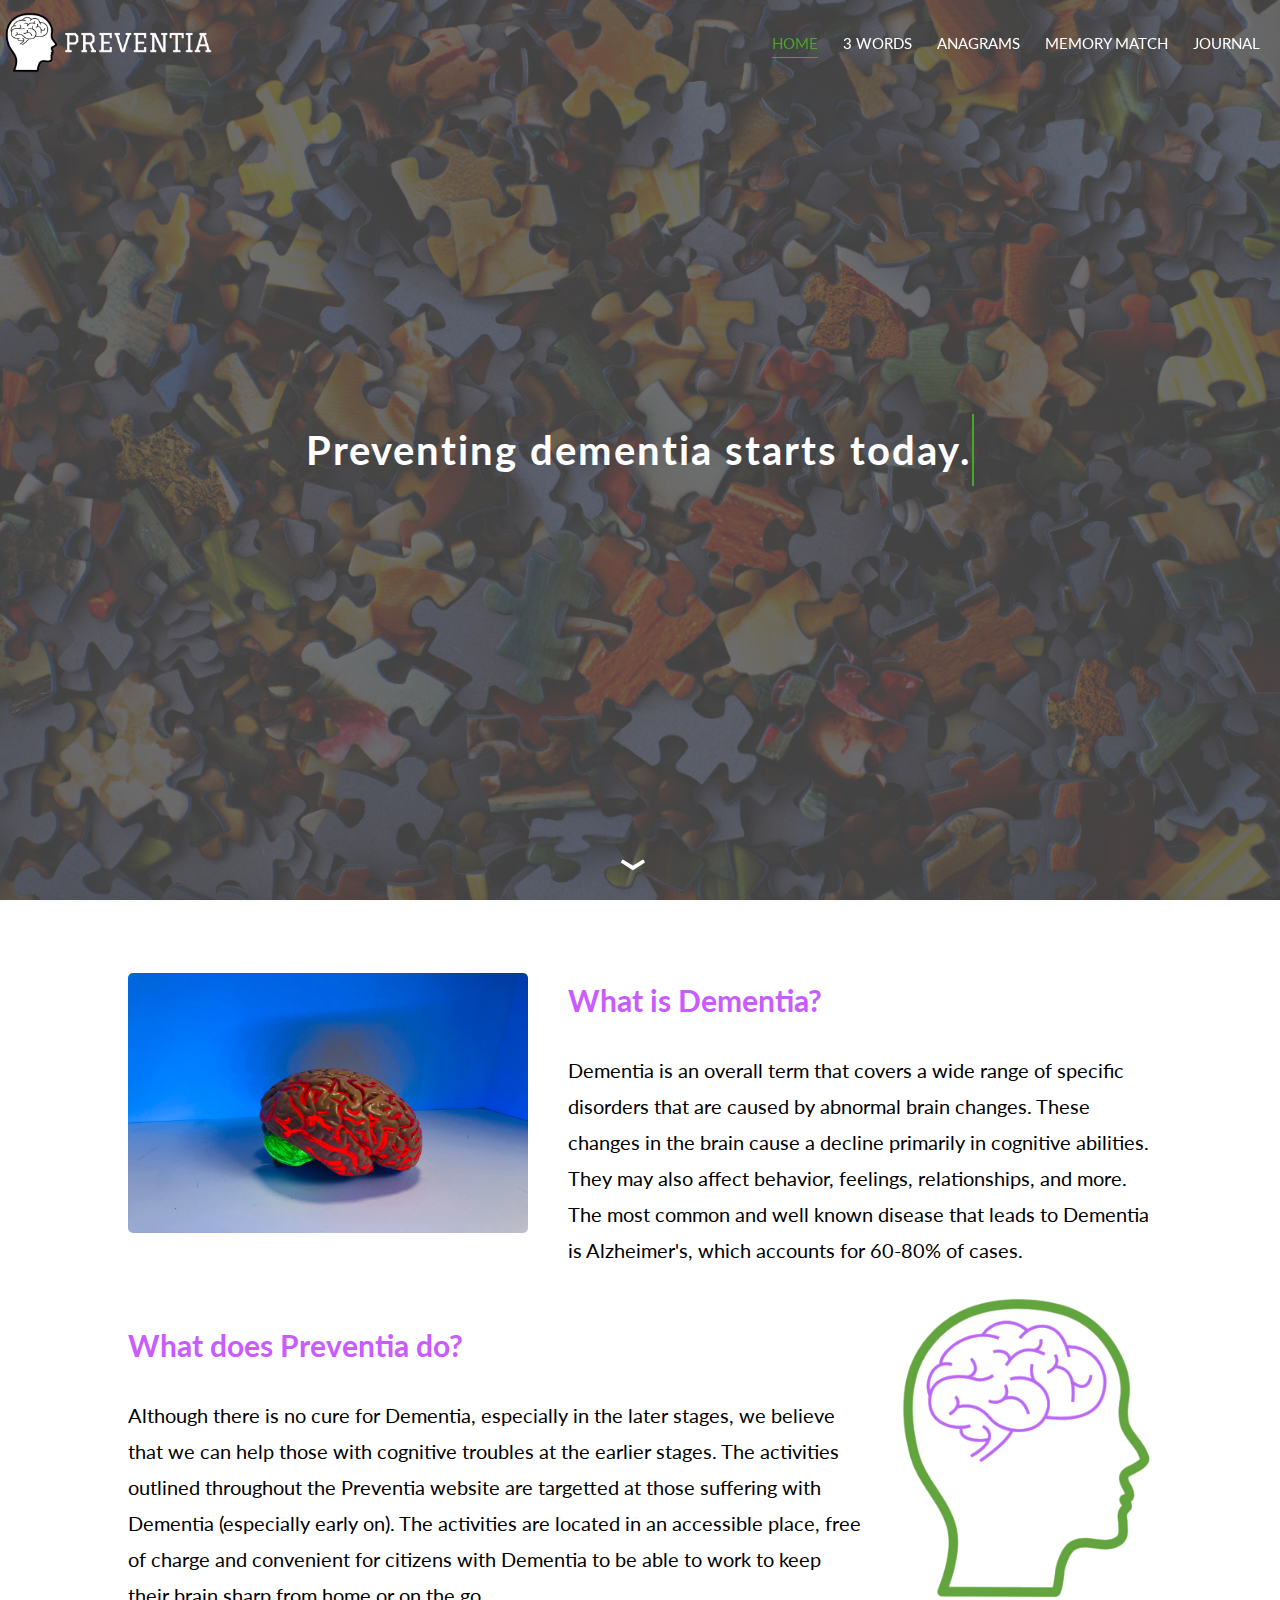
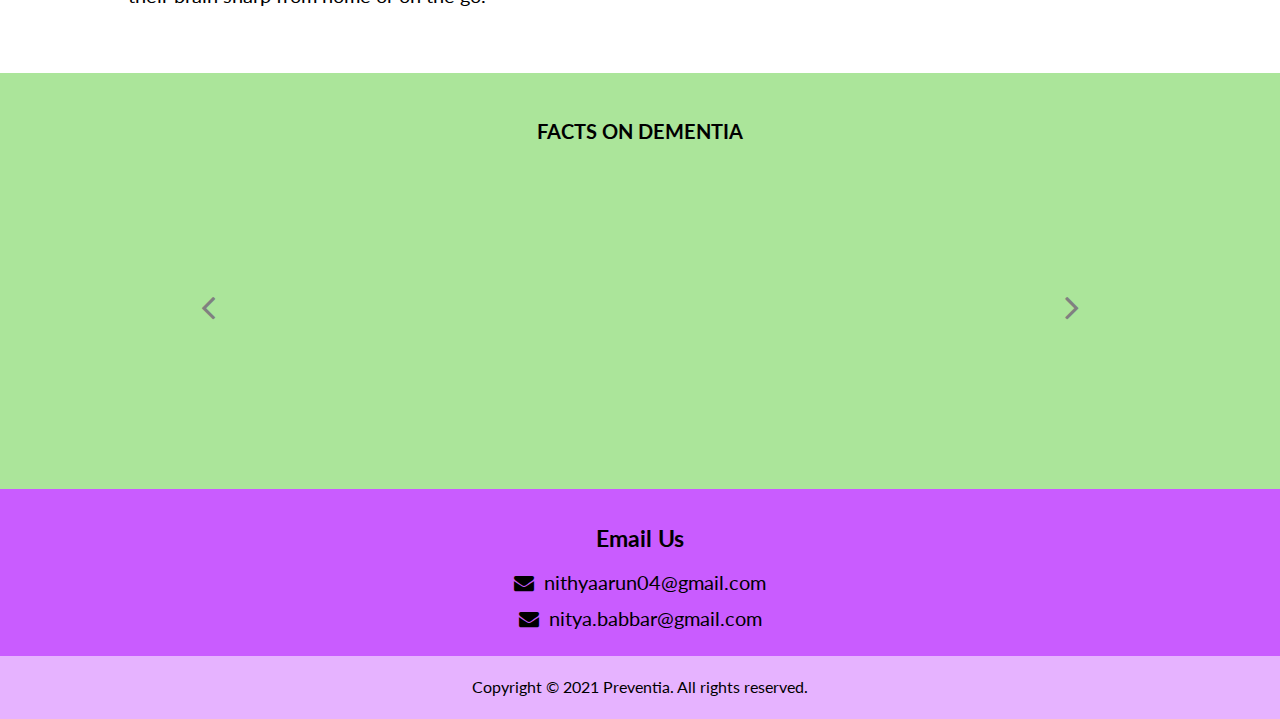
==== index.html @ 0bccd0ff "Add files via upload" ====
<!DOCTYPE html>

<html>
    <head>
        <title>Preventia</title>
        <meta charset="UTF-8">
        <meta name="viewport" content="user-scalable=no, width=device-width, initial-scale=1, maximum-scale=1">
        <script src="scripts.js"></script>
        <link rel="icon" href="images/smallLogo.png">
        <link rel="stylesheet" href="style.css">
        <link href="https://fonts.googleapis.com/css2?family=Lato:wght@700&display=swap" rel="stylesheet">
        <link rel="stylesheet" href="https://fonts.googleapis.com/css?family=Lato">
        <link rel="stylesheet" href="https://cdnjs.cloudflare.com/ajax/libs/font-awesome/4.7.0/css/font-awesome.min.css">
    </head>

    <body onscroll="scrollFunction()" onresize="factHeight()" onload="factHeight()">
        <nav>
            <div class="left-side">
                <a href="index.html" class="logo"><img src="images/whiteLogo.png" alt="logo"></a>
            </div>

            <div class="right-side">
                <!-- Right-sided navbar links -->
                <div class="right hide-small">

                    <div id = "myNav" class="nav-link-wrapper overlay">
                        <a href="javascript:void(0)" class="closebtn" onclick="closeNav()">&times;</a>

                        <div class="overlay-content">

                            <hr>

                            <a href="index.html" class="link active-link">HOME</a>

                            <hr>

                            <a href="threeWordMemory.html" class="link">3 WORDS</a>

                            <hr>

                            <a href="anagrams.html" class="link">ANAGRAMS</a>

                            <hr>

                            <a href="memoryMatch.html" class="link">MEMORY MATCH</a>

                            <hr>

                            <a href="journal.html" class="link">JOURNAL</a>

                            <hr>

                        </div>

                    </div>

                    <a href="javascript:void(0)" class="menu" onclick="openNav()">&#9776;</a>
                </div>
            </div>
        </nav>

        <main>
            <div class="hero-image cover">
                <div class="hero-text">
                    <h1 class="motto">Preventing dementia starts today.</h1>
                </div>
            </div>

            <div class="arrow-wrapper">
                <a href="#arrow" class="arrow" id="arrow">&#8250;</a>
            </div>

            <div class="main-wrapper home">
                <div class="left-wrapper">
                    <img id="brain" src="images/brain.jpg" alt="Brain">
                    <h2>What is Dementia?</h2>

                    <p>
                        Dementia is an overall term that covers a wide range of specific disorders that are caused by abnormal brain changes. These changes in the brain cause a decline primarily in cognitive abilities. They may also affect behavior, feelings, relationships, and more. The most common and well known disease that leads to Dementia is Alzheimer's, which accounts for 60-80% of cases.
                    </p>

                    <img id="home-page-logo" src="images/smallLogo.png" alt="Preventia Logo">

                    <div class="what-we-do-wrapper">
                        <h2>What does Preventia do?</h2>

                        <p>
                            Although there is no cure for Dementia, especially in the later stages, we believe that we can help those with cognitive troubles at the earlier stages. The activities outlined throughout the Preventia website are targetted at those suffering with Dementia (especially early on). The activities are located in an accessible place, free of charge and convenient for citizens with Dementia to be able to work to keep their brain sharp from home or on the go. 
                        </p>
                    </div>
                </div>
            </div>


            <div class="facts">
                <h3>FACTS ON DEMENTIA</h3>

                <div class="fact-wrapper">	
                    <a><i class="fa fa-angle-left" id="prev" onclick="plusfact(-1)"></i></a>

                    <div id="slider" class="slides-wrapper">
                        <div class="facts-wrapper">

                            <span class="fact">
                                <div class="words-wrapper">
                                    <div class="words-inner-wrapper">
                                        <p>
                                            <em>Over 50 million people in the world live with Dementia.</em>
                                        </p>
                                    </div>
                                    <h3>- World Health Organization</h3>
                                </div>
                            </span>

                            <span class="fact">
                                <div class="words-wrapper">
                                    <div class="words-inner-wrapper">
                                        <p>
                                            <em>A new case of Dementia is diagnosed every 3 seconds.</em>
                                        </p>
                                    </div>
                                    <h3>- World Health Organization</h3>
                                </div>
                            </span>

                            <span class="fact">
                                <div class="words-wrapper">
                                    <div class="words-inner-wrapper">
                                        <p>
                                            <em>An early diagnosis of Dementia improves life quality.</em>
                                        </p>
                                    </div>
                                    <h3>- World Health Organization</h3>
                                </div>
                            </span>

                            <span class="fact">
                                <div class="words-wrapper">
                                    <div class="words-inner-wrapper">
                                        <p>
                                            <em>Alzheimer's disease is the 6th leading cause of death in the USA.</em>
                                        </p>
                                    </div>
                                    <h3>- Alzheimer's Society</h3>
                                </div>
                            </span>

                            <span class="fact">
                                <div class="words-wrapper">
                                    <div class="words-inner-wrapper">
                                        <p>
                                            <em>Those with Dementia are often discriminated against.</em>
                                        </p>
                                    </div>
                                    <h3>- World Health Organization</h3>
                                </div>
                            </span>

                            <span class="fact">
                                <div class="words-wrapper">
                                    <div class="words-inner-wrapper">
                                        <p>
                                            <em>1 in 3 seniors dies with Dementia. This is more than breast and prostate cancer, combined.</em>
                                        </p>
                                    </div>
                                    <h3>- World Health Organization</h3>
                                </div>
                            </span>


                            <span class="fact">
                                <div class="words-wrapper">
                                    <div class="words-inner-wrapper">
                                        <p>
                                            <em>From 2000 to 2018, deaths from heart diseases DECREASED 8%, while deaths from Alzheimer's INCREASED by 146%.</em>
                                            <br>
                                        </p>
                                    </div>
                                    <h3>- Alzheimer's Society</h3>
                                </div>
                            </span>

                            <span class="fact">
                                <div class="words-wrapper">
                                    <div class="words-inner-wrapper">
                                        <p>
                                            <em>10% of people age 65 and older have Alzheimer's disease.</em>
                                        </p>
                                    </div>
                                    <h3>- Alzheimer's Society</h3>
                                </div>
                            </span>
                        </div>
                    </div>

                    <a><i class="fa fa-angle-right" id="next" onclick="plusfact(1)"></i></a>
                </div>
            </div>

            <footer class="home-footer">
                <h3>Email Us</h3>

                <div class="footer-item">
                    <i class="fa fa-envelope"></i>
                    <a href="mailto:nithyaarun04@gmail.com">nithyaarun04@gmail.com</a>
                </div>

                <div class="footer-item">
                    <i class="fa fa-envelope"></i>
                    <a href="mailto:nitya.babbar@gmail.com">nitya.babbar@gmail.com</a>
                </div>
            </footer>

            <div class="copyright-footer">
                <p>Copyright &#169; 2021 Preventia. All rights reserved.</p>
            </div>
        </main>

        <script src="libraries/HackTimer.min.js" type="text/javascript"></script>
        <script src="libraries/hammer.min.js" type="text/javascript"></script>

        <script>
            var currentSlide = 1;
            showfact(currentSlide);

            var factEnabled = true;
            var myElement = document.getElementsByClassName("facts-wrapper")[0];

            var hammertime = new Hammer(myElement);

            hammertime.on("swipeleft", function(ev) 
                          {
                if (factEnabled)
                {
                    plusfact(1);
                }
            });

            hammertime.on("swiperight", function(ev) 
                          {
                if (factEnabled)
                {
                    plusfact(-1);
                }
            });

            document.body.addEventListener('keyup', function(event) 
                                           { 
                if (factEnabled)
                {
                    const key = event.key; 
                    switch (key) 
                    { 
                        case "ArrowLeft": 
                            plusfact(-1);
                            break;
                        case "ArrowRight": 
                            plusfact(1);
                            break;
                    }
                }
            });
        </script>
    </body>
</html>
---- style.css ----
:root 
{
    --blue-color: #c95cff;
    --orange-color: #48a62b;
    --light-blue-color: #e6b3ff;
    --light-orange-color: #abe59a;
}

*:focus
{
    outline: none;
}

*,*:before
{
    box-sizing:inherit;
}

html, body, main
{
    height: 100%;
    line-height: 1.8;
    margin: 0;
    padding: 0;
	font-size: 20px;
}

html
{
    box-sizing: border-box;
    -webkit-overflow-scrolling: touch;
    scroll-behavior: smooth;
}

body
{
    font-family: "Lato", Helvetica;
    overflow-x: hidden;
}

nav
{
    width: 100%;
    position: fixed;
    z-index: 2;
    display: flex;
    justify-content: space-between;
    transition: 0.3s;
}

strong
{
    font-weight: 900;
}

.logo:hover img, .logo:focus img
{
    transform: scale(1.1);
}

.left-side.scrolled img
{
    content: url("images/colorLogo.png");
}

.scrolled
{
    cursor: pointer;
}

.scrolled:hover, .scrolled:focus
{
    background-color: #ccc;
}

.scrolled:hover img, .scrolled:focus img
{
    transform: none;
}

.logo img
{	
    display: inline-block;
    transition: 0.3s;
    width: 220px;
    height: 75px;
    padding: 15px;
    padding-right: 18px;
    padding-bottom: 6px;
}

.right-side
{
	padding-top: 23px;
}

.arrow-wrapper
{
    margin-left: auto;
    margin-right: auto;
    transform: rotate(90deg);
    position: relative;
    width: 20px;
    top: -90px;
    margin-bottom: -90px;
}

.arrow
{
    font-size: 60px;
    color: white;
    cursor: pointer;
    transition: color 0.3s;
    text-decoration: none;
}

.arrow:hover, .arrow:focus
{
    color: darkgray;
}

#arrow
{
    scroll-margin-top: 20px;
}

.heading-wrapper
{
    text-align: center;
}

main
{
    text-align: center;
}

.main-wrapper
{
    display: inline-block;
    width: 80%;
    margin-top: 30px;
}

.hero-image 
{
    background-image: linear-gradient(rgba(0, 0, 0, 0.5), rgba(0, 0, 0, 0.5)), url("images/background.jpg");
    height: 50%; 
    background-repeat: no-repeat;
    background-size: cover;
    display: flex;
    align-items: center;
}

.cover
{
    height: 100%;
}

.hero-text 
{
    text-align: center;
    color: white;
    margin: auto;
    width: 80%;
}

.cover .hero-text
{
    text-align: center;
    position: absolute;
    top: 25%;
    left: 50%;
    transform: translate(-50%, -50%);
    color: white;
    width: auto;
}

@media screen and (min-width: 700px)
{
	.hero-text .motto
	{
		overflow: hidden;
		border-right: 2px solid var(--orange-color);
		white-space: nowrap;
		margin: 0 auto;
		letter-spacing: 2px;
		animation: 
			typing 3.5s steps(30, end),
			blink-caret 1s step-end infinite;
	}

	@keyframes typing 
	{
		from 
		{
			width: 0 
		}

		to 
		{
			width: 100% 
		}
	}

	@keyframes blink-caret 
	{
		from, to 
		{
			border-color: transparent;
		}

		50% 
		{
			border-color: var(--orange-color);
		}
	}
}

.cover .hero-text
{
    top: 50%;
}

.arrow:hover, .arrow:focus
{
    color: darkgray;
}

#arrow
{
    scroll-margin-top: 20px;
}

footer
{
    background-color: var(--blue-color);
    padding-top: 5px;
    padding-bottom: 20px;
    margin-top: 40px;
}

footer h3
{
    margin-bottom: 5px;
}

footer a
{
    text-decoration: none;
    color: black;
}

footer
{
    font-size: 20px;
}

.footer-item
{
    cursor: pointer;
    transition: opacity 0.3s;
    width: max-content;
    margin: auto;
}

.footer-item:hover, .footer-item a:focus
{
    opacity: 60%;
}

.copyright-footer
{
    width: 100%;
    padding: 1px 0;
    text-align: center;
    background-color: var(--light-blue-color);
    border: none;
	font-size: 16px;
}

.footer-item i
{
    margin-right: 5px;
}

.home-footer
{
	margin-top: 0px;
}

h2
{
    color: var(--blue-color);
}

.required label:after
{
   color: red;
   content: ' *';
   display:inline;
}

.contact-wrapper form input, #message-input
{
   margin-top: 10px;
   width: 70%;
   height: 40px;
   font-size: 20px;
   border: 2px solid var(--orange-color);
   border-radius: 5px;
}

#message-input
{
   height: 200px;
   max-width: 100%;
}

#submit-button
{
   width: 20%;
   height: 40px;
   font-size: 20px;
   border-radius: 5px;
   background-color: var(--orange-color);
   color: white;
   cursor: pointer;
   transition: color 0.3s;
   text-decoration: none;
}

#submit-button:hover, #submit-button:focus
{
   opacity: 70%;
}

.main-wrapper form input:focus, #message-input:focus
{
   border: 2px solid gray;
}

@media screen and (max-width: 900px) 
{
    .carrot, .menu
    {
        display: inline-block;
    }

    .overlay 
    {
        height: 100%;
        width: 0;
        position: fixed;
        top: 0;
        left: 0;
        background-color: rgba(0,0,0, 0.9);
        overflow-x: hidden;
        transition: 0.5s;
        z-index: 2;
    }

    .overlay-content 
    {
        position: relative;
        top: 100px;
        width: 100%;
        margin-top: 30px;
        margin-bottom: 30px;
    }

    .overlay .link, .overlay .closebtn
    {
        padding: 8px;
        text-decoration: none;
        color: #818181 !important;
        display: block;
        transition: 0.3s;
    }

    .carrot
    {
        position: relative;
        font-family: Helvetica;
        float: right;
        transform-origin: 50% 55%;
        transition: transform 0.3s;
    }

    .show a
    {
        display: block !important;
        margin-left: 65px;
        margin-bottom: 5px;
    }

    @media screen and (max-width: 480px)
    {
        .overlay .link, .overlay .closebtn
        {
            font-size: 20px;
        }

        .carrot
        {
            top: -10px;
            font-size: 30px;
            right: 40px;
        }

        .show a
        {
            font-size: 15px;
        }
    }

    @media screen and (min-width: 480px)
    {
        .overlay .link, .overlay .closebtn
        {
            font-size: 36px;
        }

        .carrot
        {
            top: -15px;
            font-size: 50px;
            right: 50px;
        }

        .show a
        {
            font-size: 20px;
        }
    }

    .overlay .link
    {
        margin-left: 50px;
    }

    .overlay .link:hover, .overlay .link:focus, .overlay .closebtn:hover, .overlay .closebtn:focus
    { 
        color: #f1f1f1 !important;
    }

    .overlay .closebtn
    {
        position: absolute;
        right: 45px;
        font-size: 60px;
    }

    .menu
    {
        font-size: 25px;
        cursor: pointer;
        margin-right: 20px;
        margin-top: -7px;
        text-decoration: none;
        color: white;
        transition: color 0.3s;
    }

    .menu:hover, .menu:focus
    {
        color: silver !important;
    }

    .dropdown-content
    {
        display: none;
    }

    .dropdown-content a:hover, .dropdown-content a:focus
    {
        color: white;
    }

    .show
    {
        display: block !important;
        margin-bottom: 20px;
    }

    .shown
    {
        transform: rotate(90deg);
    }

    .dropdown
    {
        display: block !important;
        cursor: pointer;
    }

    .overlay-content hr
    {
        margin: 0 40px 0 40px;
    }

    .closebtn:hover
    {
        color: white;
        transition: 0.3s;
    }

    .dropdown-content a 
    {
        color: #8a8a8a;
        text-decoration: none;
        transition: color 0.5s;
        margin-right: 20px;
        line-height: 1.8;
        cursor: pointer;
    }
}

@media screen and (min-width: 901px) 
{
    .closebtn, .carrot, .overlay-content hr, .menu
    {
        display: none !important;
    }

    .active-link a, a.active-link
    {
        color: var(--orange-color) !important;
        border-bottom: 1px solid var(--orange-color) !important;
        display: inline-block;
    }

    .active-link:hover a, .link:focus a, a.active-link:hover, a.active-link:focus
    {
        color: var(--blue-color) !important;
        border-bottom: 1px solid var(--blue-color) !important;
    }

    .nav-link-wrapper a:not(.dropdown-link)
    {
        display: inline-block;
        color: white;
        text-decoration: none;
        transition: color 0.5s;
        font-size: 15px;
        line-height: 1.8;
        cursor: pointer;
        border-bottom: 1px solid transparent;
    }

    .link
    {
        margin-right: 20px;
    }

    .nav-link-wrapper .overlay .link
    {
        cursor: pointer;
    }

    .nav-link-wrapper a:not(.dropdown-link):hover, .nav-link-wrapper a:not(.dropdown-link):focus
    {
        color: var(--blue-color) !important;
        border-bottom: 1px solid var(--blue-color);
    }

    .dropdown 
    {
        position: relative;
        display: inline-block;
    }

    .dropdown-content 
    {
        left: -999em;
        position: absolute;
        background-color: #f1f1f1;
        min-width: 160px;
        box-shadow: 0px 8px 16px 0px rgba(0,0,0,0.2);
        z-index: 2;
    }

    .dropdown-content a
    {
        color: black;
        padding: 12px 16px;
        text-decoration: none;
        display: block;
    }

    .dropdown-content a:hover, .dropdown-content a:focus
    {
        background-color: #ddd;
    }

    .dropdown:hover .dropdown-content, .link:focus + .dropdown-content
    {
        left: 0 !important;
    }

    .dropdown:hover .link a
    {
        color: var(--blue-color) !important;
        border-bottom: 1px solid var(--blue-color) !important;
    }

    .focused
    {
        color: var(--blue-color) !important;
        border-bottom: 1px solid var(--blue-color) !important;
    }
}

@media screen and (min-width: 800px) 
{
    #brain
    {
        position: relative;
        height: 260px;
        width: 400px;
        float: left;
        border-radius: 5px;
        margin-right: 40px;
    }

    #home-page-logo
    {
        height: 300px;
        width: 250px;
        float: right;
        border-radius: 5px;
        margin-top: 10px;
        margin-left: 40px;
    }

    .what-we-do-wrapper
    {
        padding-top: 5px;
        clear: left;
    }
}

@media screen and (max-width: 799px) 
{
    #brain
    {
        position: relative;
        width: 100%;
        float: center;
    }

    #home-page-logo
    {
        position: relative;
        width: 100%;
        float: center;
    }

    .what-we-do-wrapper
    {
        padding-top: 5px;
        clear: left;
    }
}

.left-wrapper
{
    text-align: left;
}

.facts
{
	background-color: var(--light-orange-color);
	width: 100%;
	padding: 20px;
	margin-top: 40px;
	position: relative;
}

.fact-wrapper
{
	margin: auto;
	display: flex;
	align-items: center;
	justify-content: center;
	position: relative;
	margin-bottom: 30px;
}

.fact
{
	box-shadow: 0 4px 8px 0 rgba(0, 0, 0, 0.2);
	background-color: #F8F8F8;
	border: 1px solid gray;
	border-radius: 5px;
	text-align: center;
	z-index: 1;
    color: var(--blue-color);
}

.fact div
{
	padding-left: 20px;
	padding-right: 20px;
}

.fact div
{
	font-size: 30px;
}

.facts h3
{
   margin-bottom: 30px;
   font-size: 20px;
   color: black;
}

#prev, #next
{
	position: relative;
	font-size: 40px;
	color: gray;
	cursor: pointer;
	transition: color 0.3s;
}

#prev:hover, #next:hover, #prev:focus, #next:focus
{
	color: darkgray;
}

#prev
{
	left: -50px;
}

#next
{
	right: -50px;
}

@media screen and (max-width: 415px)
{
	#prev, #next
	{
		display: none;
	}
}

@media screen and (max-width: 919px)
{
	.fact-wrapper
	{
		width: 80%
	}
	
	.fact
	{
		width: 100%;
		position: relative;
		grid-row: 1;
		grid-column: 1;
		visibility: hidden;
		display: flex;
		flex-direction: column;
	}
	
	.shown-fact
	{
		visibility: visible;
	}
	
	.facts-wrapper
	{
		display: grid;
	}
	
	.words-wrapper
	{
		flex-grow: 1;
		display: flex;
		align-items: center;
		margin-top: 10px;
		margin-bottom: 10px;
		flex-direction: column;
	}
	
	@media screen and (max-width: 671px)
	{
		.fact div img
		{
			display: block;
			margin: 10px auto;
		}
		
		.words-inner-wrapper
		{
			text-align: center;
			display: flex;
			margin: auto;
			flex-direction: column;
		}
		
	}
}

@media screen and (min-width: 920px)
{
	.fact-wrapper
	{
		width: 750px;
		height: 260px;
	}
	
	.fact
	{
		width: 750px;
		height: 260px;
		align-items: center;
		position: absolute;
		left: 0;
		display: none;
	}
	
	.shown-fact
	{
		display: flex;
	}
	
	.facts-wrapper
	{
		width: 750px;
		height: 235px;
	}
}

.journal-textarea form textarea
{
    margin-top: 10px; 
    width: 80%;
    height: 150px;
    font-size: 16px;
    border: 2px solid var(--orange-color);
    border-radius: 5px;
}

.journal-textarea form textarea:focus
{
    border: 2px solid gray;
}

#open-button, #save-button, #close-button
{
    height: 40px;
    font-size: 20px;
    border-radius: 5px;
    background-color: var(--blue-color);
    color: black;
    cursor: pointer;
    transition: color 0.3s;
    text-decoration: none;
}

#open-button, #close-button
{
    margin-right: 2%;
}


@media screen and (min-width: 551px)
{
    #open-button, #save-button, #close-button
    {
        width: 20%;
    }
}

@media screen and (max-width: 550px)
{
    #open-button, #save-button, #close-button
    {
        width: 30%;
        margin-bottom: 10px;
    }
}

#open-button:hover, #open-button:focus, #close-button:hover, #close-button:focus, #save-button:hover, #save-button:focus
{
    opacity: 70%;
}

.game-header strong /* Anagrams */
{
	padding-right: 5px;
}

.game-wrapper /* Anagrams */
{
	border: 1px solid black;
	width: 100%;
	margin: auto;
	display: flex;
	flex-direction: column;
	margin-top: 40px;
}

.game-header /* Anagrams */
{
	background-color: var(--orange-color);
	font-size: 0;
	padding: 10px;
}

.game-header button /* Anagrams */
{
	padding: 10px;
	border-radius: 3px;
	cursor: pointer;
	font-size: 20px;
}

@media screen and (max-width: 670px)
{
	.game-header .header-item /* Anagrams */
	{
		width: 50%;
		display: inline-flex;
	}
	
	.caret /* Anagrams */
	{
		display: none !important;
	}
	
	.game-wrapper select /* Anagrams */
	{
		padding: 5px;
	}
	
	#startbtn
	{
		margin-bottom: 10px;
	}
	
	.game-wrapper input[type="text"] /* Anagrams */
	{
		width: 90%;
	}
	
	.game-wrapper input[type="submit"] /* Anagrams */
	{
		margin-top: 10px;
	}
	
}

@media screen and (min-width: 670px)
{
	.game-header .header-item /* Anagrams */
	{
		width: 25%;
	}
	
	.game-header .header-item-two
    {
        width: 100%;
    }
	
	.game-header /* Anagrams */
	{
		display: flex;
	}
	
	.caret /* Anagrams */
	{
		position: absolute;
		margin-left: 74px;
		margin-top: -2px;
		pointer-events: none;
	}
	
	.game-wrapper select /* Anagrams */
	{
		padding: 5px;
		padding-right: 20px;
		-webkit-appearance: none;
		-moz-appearance: none;
		appearance: none;
		cursor: pointer;
	}
	
	.game-wrapper input[type="text"] /* Anagrams */
	{
		width: 80%;
	}
	
	.game-wrapper input[type="submit"] /* Anagrams */
	{
		width: 15%;
	}
}

.game-wrapper input[type="submit"] /* Anagrams */
{
	margin-left: 10px;
}

.game-header div /* Anagrams */
{
	display: flex;
	align-items: center;
	justify-content: center;
	font-size: 20px;
}

.game-wrapper input /* Anagrams */
{
	height: 50px;
	font-size: 25px;
}

#input /* Anagrams */
{
	margin-top: auto;
	padding-top: 30px;
	margin-bottom: 10px;
	display: none;
}

.game-wrapper input[type="text"]:focus /* Anagrams */
{
	border: 1px solid black;
	border-radius: 2px;
}

#anagrams /* Anagrams */
{
	background-color: var(--light-blue-color);
	font-size: 25px;
	display: none;
	align-items: center;
}

#anagrams p, #words /* Anagrams */
{
	margin-left: 20px;
}

#anagrams img /* Anagrams */
{
	height: 60px;
	width: 60px;
	background-color: var(--light-orange-color);
	border-radius: 50%;
	margin-right: 20px;
	padding: 10px;
	cursor: pointer;
	border: 1px solid black;
	margin-left: auto;
}

#anagrams p /* Anagrams */
{
	margin-right: 15px;
}

#words /* Anagrams */
{
	text-align: left;
	margin-top: 20px;
	margin-bottom: 20px;
	font-size: 20px;
	display: none;
}

.game-header button /* Anagrams */
{
    padding: 10px;
    border-radius: 3px;
    cursor: pointer;
    font-size: 20px;
    border-width: medium;
    background-color: whitesmoke;
    border-bottom-color: gray;
}

#difficulty
{
    font-size: 20px;
    height: 45px;
    border-width: medium;
    border-bottom-color: gray;
    background-color: whitesmoke;
}

/* MEMORY MATCH */
.card
{
	width: 20%;
	padding-bottom: 20%;
	margin-left: 4%;
	display: inline-block;
	background-color: gray;
	margin-top: 4%;
}

.card.end
{
	margin-right: 4%;
}

.card.bottom
{
	margin-bottom: 4%;
}

#memory-match
{
	font-size: 0;
}

.found
{
	pointer-events: none !important;
}

@media screen and (min-width: 642px)
{
	.memory
	{
		width: 500px;
	}
}

@media screen and (max-width: 475px)
{
	.memory .header-item
	{
		width: 50%;
	}
	
	.memory .restart
	{
		width: 100%;
		margin-bottom: 10px;
	}
}

@media screen and (min-width: 475px)
{
	.memory .header-item
	{
		width: 33.333%;
	}
}

/* NITHYA */
#startwordsbtn, #donewordsbtn, #donetttbtn
{
    font-size: 15px;
    border-width: medium;
    border-bottom-color: gray;
    background-color: whitesmoke;
}

#donewordsbtn
{
    display: none;
}

#donetttbtn
{
    display: none;
}

#threeWords
{
    background-color: var(--light-blue-color);
    font-size: 25px;
    text-align: center;
}

#threeWords p
{
    margin-left: 20px;
    display: none;
}

#inputs
{
    text-align: left !important;
    margin-bottom: 20px;
    margin-left: 20px;
	padding-top: 20px;
    font-size: 20px;
    text-align: center;
    display: none;
}

#inputMem, #threeWordMem
{
    margin-top: auto;
    padding-top: 10px;
    margin-bottom: 10px;
    display: none;
}

.square
{
    position: relative;
    width: 100px;
    height: 100px !important;
    text-align: center;
    font-size: 50px !important;
    font-weight: bold;
    display: inline-block;
    background-color: white;
    border: none;
    cursor: pointer;
    text-decoration: none;
}

.square.end
{
    margin-right: 5%;
}

.square.bottom
{
    margin-bottom: 2%;
}

.square.end.bottom
{
    margin-right: 5%;
    margin-bottom: 2%;
}

table 
{
  margin: 0 auto;
  border-collapse: collapse;
  border-style: hidden;
}

table td 
{
  border: 5px solid black;
}

@media screen and (min-width: 920px)
{
    .threeWords
    {
        width: 750px;
    }
}
@media screen and (max-width: 919px)
{
    .threeWords
    {
        width: 100%;
    }
}

@media screen and (max-width: 919px)
{
    .header-item-two
    {
        width: 100%;
        margin-bottom: 10px;
    }
}

#tictactoe-board
{
    display: none;
    margin-right: auto;
    margin-left: auto;
    margin-top: 20px;
    margin-bottom: 20px;
}

#tictactoe-board td
{
    width: 100px;
    height: 100px;
    font-size: 50px;
    font-weight: bold;
    cursor: pointer;
}

.scrolled-down
{
    color: #8a8a8a !important;
}
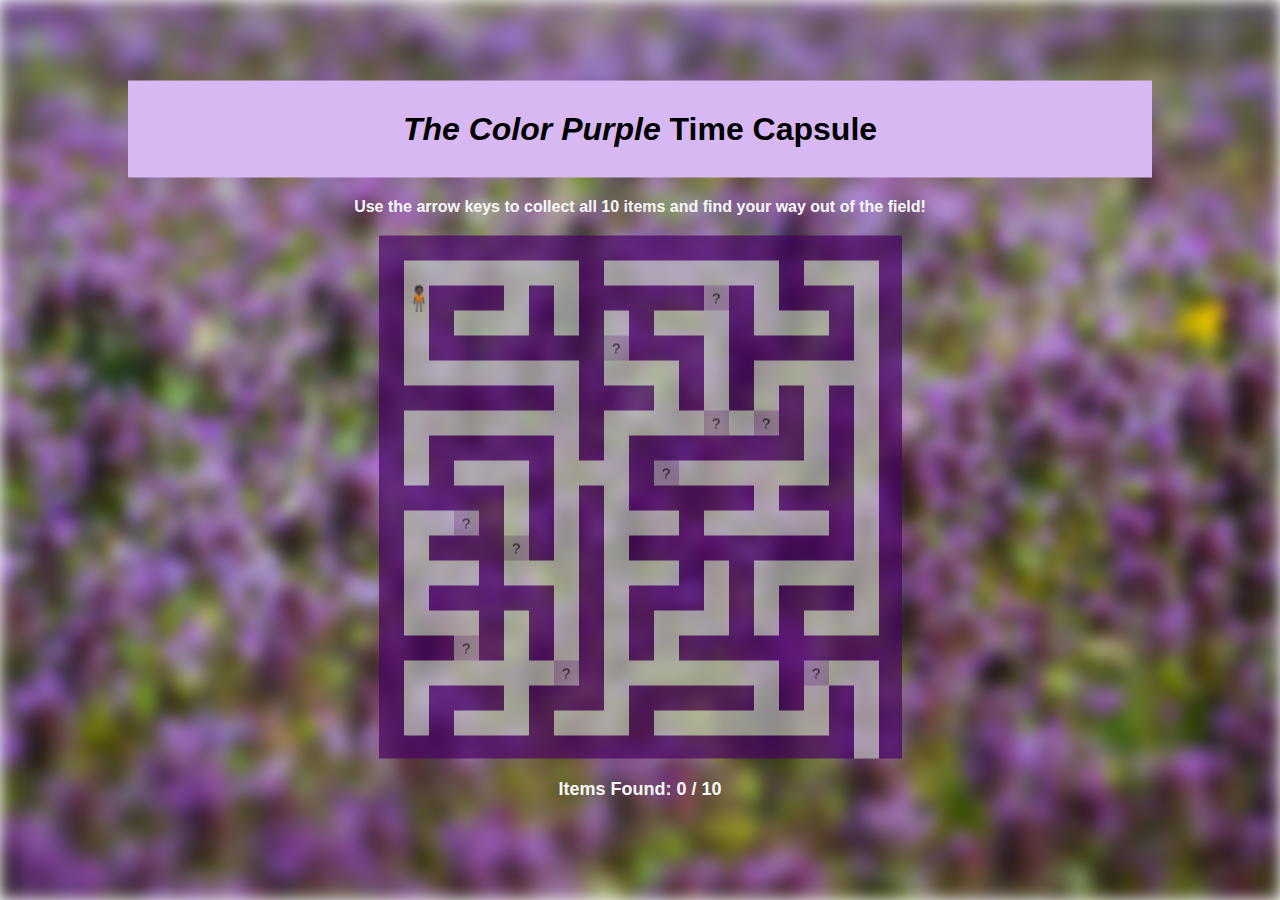
==== commit 0f7ca332: "Add files via upload" ====
--- a/index.html
+++ b/index.html
@@ -1,265 +1,55 @@
-<!DOCTYPE html>
-
-<html>
-    <head>
-        <title>Preventia</title>
-        <meta charset="UTF-8">
-        <meta name="viewport" content="user-scalable=no, width=device-width, initial-scale=1, maximum-scale=1">
-        <script src="scripts.js"></script>
-        <link rel="icon" href="images/smallLogo.png">
-        <link rel="stylesheet" href="style.css">
-        <link href="https://fonts.googleapis.com/css2?family=Lato:wght@700&display=swap" rel="stylesheet">
-        <link rel="stylesheet" href="https://fonts.googleapis.com/css?family=Lato">
-        <link rel="stylesheet" href="https://cdnjs.cloudflare.com/ajax/libs/font-awesome/4.7.0/css/font-awesome.min.css">
-    </head>
-
-    <body onscroll="scrollFunction()" onresize="factHeight()" onload="factHeight()">
-        <nav>
-            <div class="left-side">
-                <a href="index.html" class="logo"><img src="images/whiteLogo.png" alt="logo"></a>
-            </div>
-
-            <div class="right-side">
-                <!-- Right-sided navbar links -->
-                <div class="right hide-small">
-
-                    <div id = "myNav" class="nav-link-wrapper overlay">
-                        <a href="javascript:void(0)" class="closebtn" onclick="closeNav()">&times;</a>
-
-                        <div class="overlay-content">
-
-                            <hr>
-
-                            <a href="index.html" class="link active-link">HOME</a>
-
-                            <hr>
-
-                            <a href="threeWordMemory.html" class="link">3 WORDS</a>
-
-                            <hr>
-
-                            <a href="anagrams.html" class="link">ANAGRAMS</a>
-
-                            <hr>
-
-                            <a href="memoryMatch.html" class="link">MEMORY MATCH</a>
-
-                            <hr>
-
-                            <a href="journal.html" class="link">JOURNAL</a>
-
-                            <hr>
-
-                        </div>
-
-                    </div>
-
-                    <a href="javascript:void(0)" class="menu" onclick="openNav()">&#9776;</a>
-                </div>
-            </div>
-        </nav>
-
-        <main>
-            <div class="hero-image cover">
-                <div class="hero-text">
-                    <h1 class="motto">Preventing dementia starts today.</h1>
-                </div>
-            </div>
-
-            <div class="arrow-wrapper">
-                <a href="#arrow" class="arrow" id="arrow">&#8250;</a>
-            </div>
-
-            <div class="main-wrapper home">
-                <div class="left-wrapper">
-                    <img id="brain" src="images/brain.jpg" alt="Brain">
-                    <h2>What is Dementia?</h2>
-
-                    <p>
-                        Dementia is an overall term that covers a wide range of specific disorders that are caused by abnormal brain changes. These changes in the brain cause a decline primarily in cognitive abilities. They may also affect behavior, feelings, relationships, and more. The most common and well known disease that leads to Dementia is Alzheimer's, which accounts for 60-80% of cases.
-                    </p>
-
-                    <img id="home-page-logo" src="images/smallLogo.png" alt="Preventia Logo">
-
-                    <div class="what-we-do-wrapper">
-                        <h2>What does Preventia do?</h2>
-
-                        <p>
-                            Although there is no cure for Dementia, especially in the later stages, we believe that we can help those with cognitive troubles at the earlier stages. The activities outlined throughout the Preventia website are targetted at those suffering with Dementia (especially early on). The activities are located in an accessible place, free of charge and convenient for citizens with Dementia to be able to work to keep their brain sharp from home or on the go. 
-                        </p>
-                    </div>
-                </div>
-            </div>
-
-
-            <div class="facts">
-                <h3>FACTS ON DEMENTIA</h3>
-
-                <div class="fact-wrapper">	
-                    <a><i class="fa fa-angle-left" id="prev" onclick="plusfact(-1)"></i></a>
-
-                    <div id="slider" class="slides-wrapper">
-                        <div class="facts-wrapper">
-
-                            <span class="fact">
-                                <div class="words-wrapper">
-                                    <div class="words-inner-wrapper">
-                                        <p>
-                                            <em>Over 50 million people in the world live with Dementia.</em>
-                                        </p>
-                                    </div>
-                                    <h3>- World Health Organization</h3>
-                                </div>
-                            </span>
-
-                            <span class="fact">
-                                <div class="words-wrapper">
-                                    <div class="words-inner-wrapper">
-                                        <p>
-                                            <em>A new case of Dementia is diagnosed every 3 seconds.</em>
-                                        </p>
-                                    </div>
-                                    <h3>- World Health Organization</h3>
-                                </div>
-                            </span>
-
-                            <span class="fact">
-                                <div class="words-wrapper">
-                                    <div class="words-inner-wrapper">
-                                        <p>
-                                            <em>An early diagnosis of Dementia improves life quality.</em>
-                                        </p>
-                                    </div>
-                                    <h3>- World Health Organization</h3>
-                                </div>
-                            </span>
-
-                            <span class="fact">
-                                <div class="words-wrapper">
-                                    <div class="words-inner-wrapper">
-                                        <p>
-                                            <em>Alzheimer's disease is the 6th leading cause of death in the USA.</em>
-                                        </p>
-                                    </div>
-                                    <h3>- Alzheimer's Society</h3>
-                                </div>
-                            </span>
-
-                            <span class="fact">
-                                <div class="words-wrapper">
-                                    <div class="words-inner-wrapper">
-                                        <p>
-                                            <em>Those with Dementia are often discriminated against.</em>
-                                        </p>
-                                    </div>
-                                    <h3>- World Health Organization</h3>
-                                </div>
-                            </span>
-
-                            <span class="fact">
-                                <div class="words-wrapper">
-                                    <div class="words-inner-wrapper">
-                                        <p>
-                                            <em>1 in 3 seniors dies with Dementia. This is more than breast and prostate cancer, combined.</em>
-                                        </p>
-                                    </div>
-                                    <h3>- World Health Organization</h3>
-                                </div>
-                            </span>
-
-
-                            <span class="fact">
-                                <div class="words-wrapper">
-                                    <div class="words-inner-wrapper">
-                                        <p>
-                                            <em>From 2000 to 2018, deaths from heart diseases DECREASED 8%, while deaths from Alzheimer's INCREASED by 146%.</em>
-                                            <br>
-                                        </p>
-                                    </div>
-                                    <h3>- Alzheimer's Society</h3>
-                                </div>
-                            </span>
-
-                            <span class="fact">
-                                <div class="words-wrapper">
-                                    <div class="words-inner-wrapper">
-                                        <p>
-                                            <em>10% of people age 65 and older have Alzheimer's disease.</em>
-                                        </p>
-                                    </div>
-                                    <h3>- Alzheimer's Society</h3>
-                                </div>
-                            </span>
-                        </div>
-                    </div>
-
-                    <a><i class="fa fa-angle-right" id="next" onclick="plusfact(1)"></i></a>
-                </div>
-            </div>
-
-            <footer class="home-footer">
-                <h3>Email Us</h3>
-
-                <div class="footer-item">
-                    <i class="fa fa-envelope"></i>
-                    <a href="mailto:nithyaarun04@gmail.com">nithyaarun04@gmail.com</a>
-                </div>
-
-                <div class="footer-item">
-                    <i class="fa fa-envelope"></i>
-                    <a href="mailto:nitya.babbar@gmail.com">nitya.babbar@gmail.com</a>
-                </div>
-            </footer>
-
-            <div class="copyright-footer">
-                <p>Copyright &#169; 2021 Preventia. All rights reserved.</p>
-            </div>
-        </main>
-
-        <script src="libraries/HackTimer.min.js" type="text/javascript"></script>
-        <script src="libraries/hammer.min.js" type="text/javascript"></script>
-
-        <script>
-            var currentSlide = 1;
-            showfact(currentSlide);
-
-            var factEnabled = true;
-            var myElement = document.getElementsByClassName("facts-wrapper")[0];
-
-            var hammertime = new Hammer(myElement);
-
-            hammertime.on("swipeleft", function(ev) 
-                          {
-                if (factEnabled)
-                {
-                    plusfact(1);
-                }
-            });
-
-            hammertime.on("swiperight", function(ev) 
-                          {
-                if (factEnabled)
-                {
-                    plusfact(-1);
-                }
-            });
-
-            document.body.addEventListener('keyup', function(event) 
-                                           { 
-                if (factEnabled)
-                {
-                    const key = event.key; 
-                    switch (key) 
-                    { 
-                        case "ArrowLeft": 
-                            plusfact(-1);
-                            break;
-                        case "ArrowRight": 
-                            plusfact(1);
-                            break;
-                    }
-                }
-            });
-        </script>
-    </body>
-</html>
+<!DOCTYPE html>
+
+<html>
+    <head>        
+        <title>The Color Purple Time Capsule</title>
+        <link rel="stylesheet" href="styles.css">
+    </head>
+
+    <body>
+        <div id="bg-image"></div>
+
+        <div id="overlay">
+            <div id="wrapper">
+                <h1 id="heading"><em>The Color Purple</em> Time Capsule</h1>
+                
+                <div id="maze">
+                    <p>Use the arrow keys to collect all 10 items and find your way out of the field!</p>
+
+                    <canvas id="canvas" width="523" height="523"></canvas>
+
+                    <div id="c"></div>
+                </div>
+            </div>
+        </div>
+
+        <div id="myWinningModal" class="modal">
+            <div class="modal-content">
+                
+                <div class="modal-header">
+                    <span class="close">&times;</span>
+                    
+                    <h2 class="gameheadwin"></h2>
+                </div>
+                
+                <div class="modal-footer">
+                    <h2 id="demo">Play Again?</h2>
+                </div>
+            </div>
+        </div>
+
+        <div id="myItemModal" class="modal">
+            <div class="modal-content">
+                <div class="modal-header">
+                    <span class="close">&times;</span>
+                    
+                    <img id="img"></img>
+
+                    <h2 class="gameheaditem"></h2>
+                </div>
+            </div>
+        </div>
+    </body>
+
+    <script src="scripts.js"></script>
+</html>--- a/styles.css
+++ b/styles.css
@@ -0,0 +1,201 @@
+* 
+{
+    padding: 0;
+    margin: 0;
+}
+
+body, html
+{
+    height: 100%;
+    margin: 0;
+    font-family: Helvetica, Arial, sans-serif;
+    overflow: hidden;
+}
+
+#bg-image
+{
+    background-image: url("images/field.jpeg");
+    filter: blur(8px);
+    -webkit-filter: blur(8px);
+    height: 100%; 
+    background-position: center;
+    background-repeat: no-repeat;
+    background-size: cover;
+}
+
+#overlay
+{
+    color: white;
+    font-weight: bold;
+    position: absolute;
+    top: 50%;
+    left: 50%;
+    transform: translate(-50%, -50%);
+    z-index: 2;
+    width: 80%;
+    padding: 20px;
+    text-align: center;
+}
+
+#heading 
+{
+    text-align: center;
+    font-size: xx-large;
+    margin: 0 auto 10px auto;
+    padding: 30px;
+    background-color: #d8b8f2; 
+    text-decoration-style: solid; 
+    color: black;
+}
+
+#canvas
+{
+    background: #bababa; 
+    display: block; 
+    margin: 0 auto;
+    opacity: 0.7;
+}
+
+#c
+{
+    display: block;
+    margin: 20px auto; 
+    text-align: center;
+    font-size: large;
+    color: #F8F8F8; 
+}
+
+#wrapper
+{
+    margin-left: auto; 
+    margin-right: auto;
+}
+
+#maze p
+{
+    text-align: center;
+    margin: 20px;
+    color: #F8F8F8;
+}
+
+#demo
+{
+    cursor: pointer;
+}
+
+/* The Modal (background) */
+.modal 
+{
+    display: none; /* Hidden by default */
+    position: fixed; /* Stay in place */
+    z-index: 3; /* Sit on top */
+    left: 0;
+    top: 0;
+    width: 100%; /* Full width */
+    height: 100%; /* Full height */
+    background-color: rgba(0,0,0,0.7);
+}
+
+#myWinningModal
+{
+    padding-top: 20%; /* Location of the box */
+}
+
+#myItemModal
+{
+    padding-top: 10%; /* Location of the box */
+}
+
+/* Modal Content */
+.modal-content 
+{
+    position: relative;
+    background-color: #fefefe;
+    margin: auto;
+    padding: 0;
+    border: 1px solid #888;
+    width: 600px;
+    box-shadow: 0 4px 8px 0 rgba(0,0,0,0.2),0 6px 20px 0 rgba(0,0,0,0.19);
+    -webkit-animation-name: animatetop;
+    -webkit-animation-duration: 0.4s;
+    animation-name: animatetop;
+    animation-duration: 0.4s
+}
+
+/* Add Animation */
+@-webkit-keyframes animatetop 
+{
+    from {top:-300px; opacity:0}
+    to {top:0; opacity:1}
+}
+
+@keyframes animatetop 
+{
+    from 
+    {
+        top:-300px; 
+        opacity:0
+    }
+    
+    to 
+    {
+        top:0; opacity:1
+    }
+}
+
+/* The Close Button */
+.close 
+{
+    color: white;
+    position: absolute;
+    top: 10px;
+    right: 15px;
+    font-size: 28px;
+    font-weight: bold;
+}
+
+.close:hover, .close:focus 
+{
+    color: #000;
+    text-decoration: none;
+    cursor: pointer;
+}
+
+.modal-header 
+{
+    padding: 20px;
+    color: white;
+    text-align: center;
+
+}
+
+#myItemModal .modal-header
+{
+    background-color: #7f6b8c;
+}
+
+#myWinningModal .modal-header
+{
+    background-color: #a3a3a3;
+}
+
+.modal-footer 
+{
+    padding: 20px;
+    background-color: #7f6b8c;
+    color: white;
+    text-align: center;
+    height: 50%;
+}
+
+#img
+{
+    width: 400px;
+    padding-bottom: 10px;
+}
+
+.gameheadwin
+{
+    width: 90%;
+    margin: auto;
+}